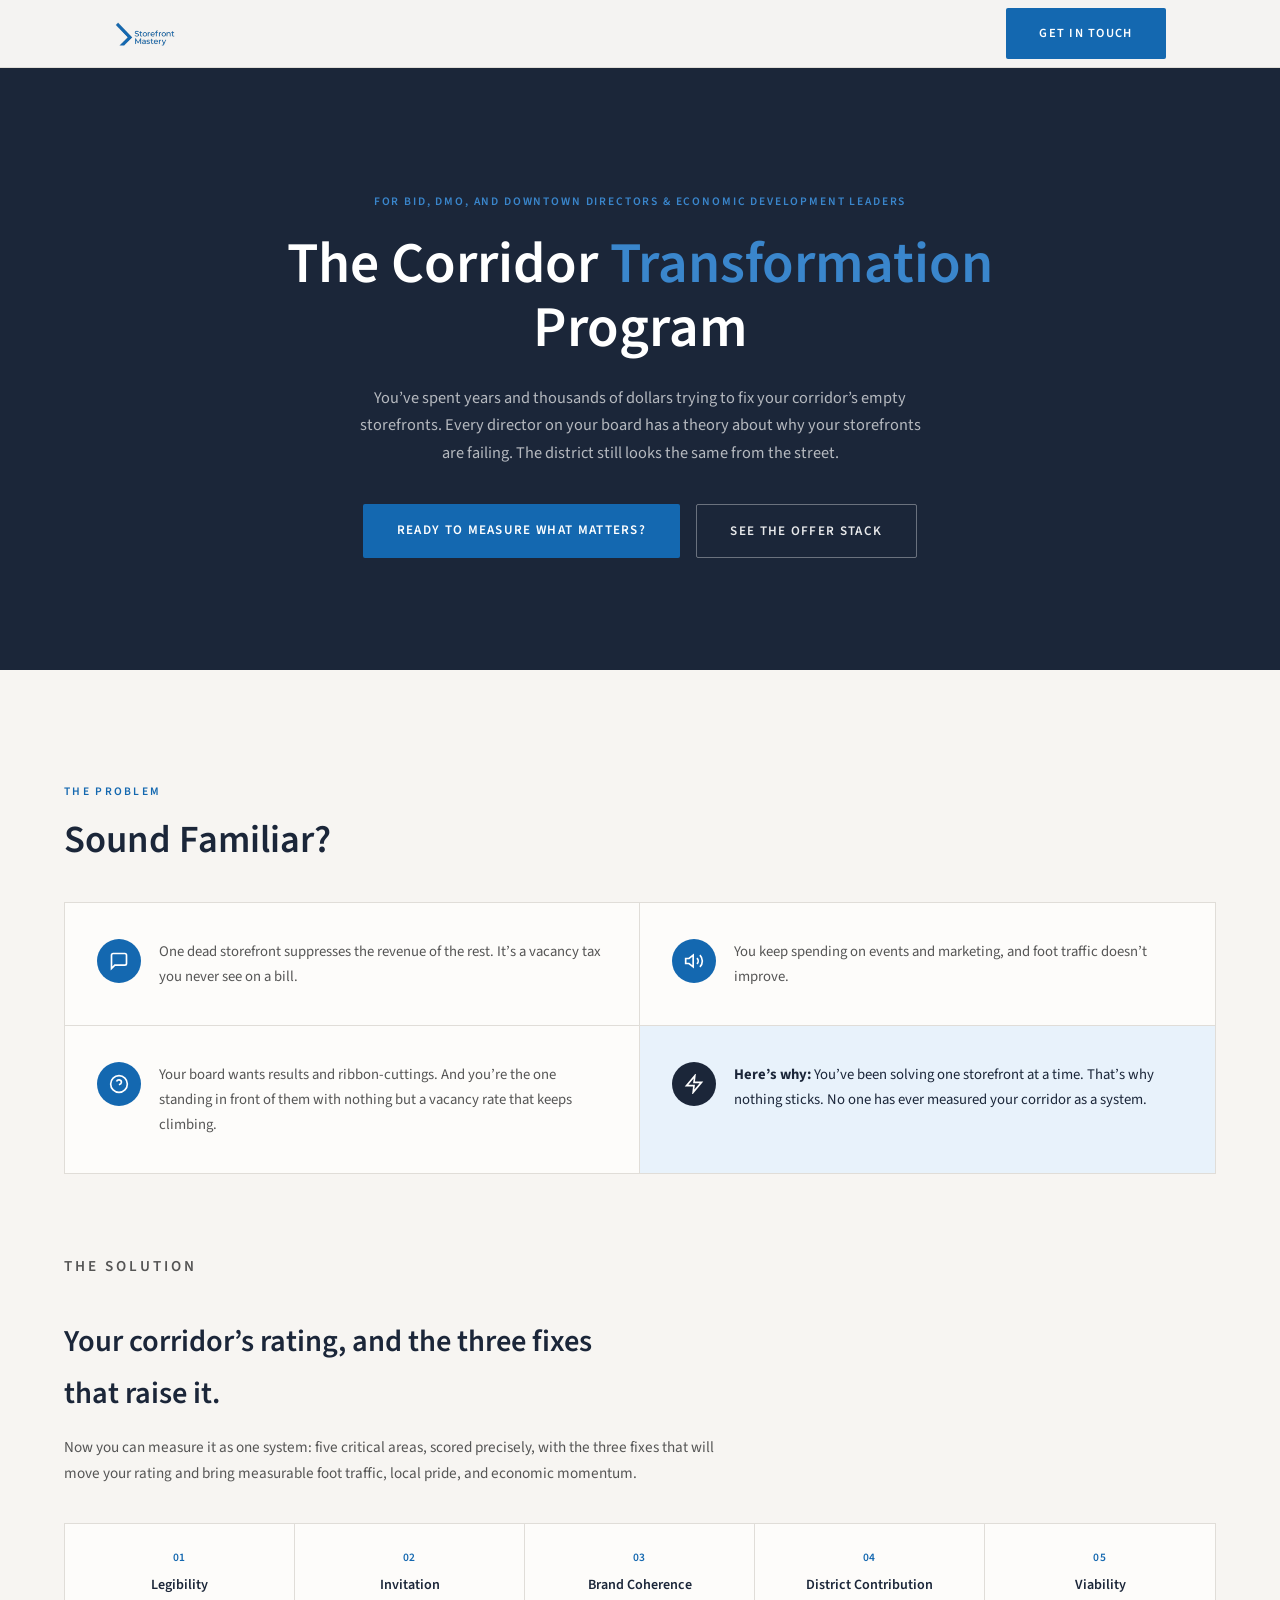
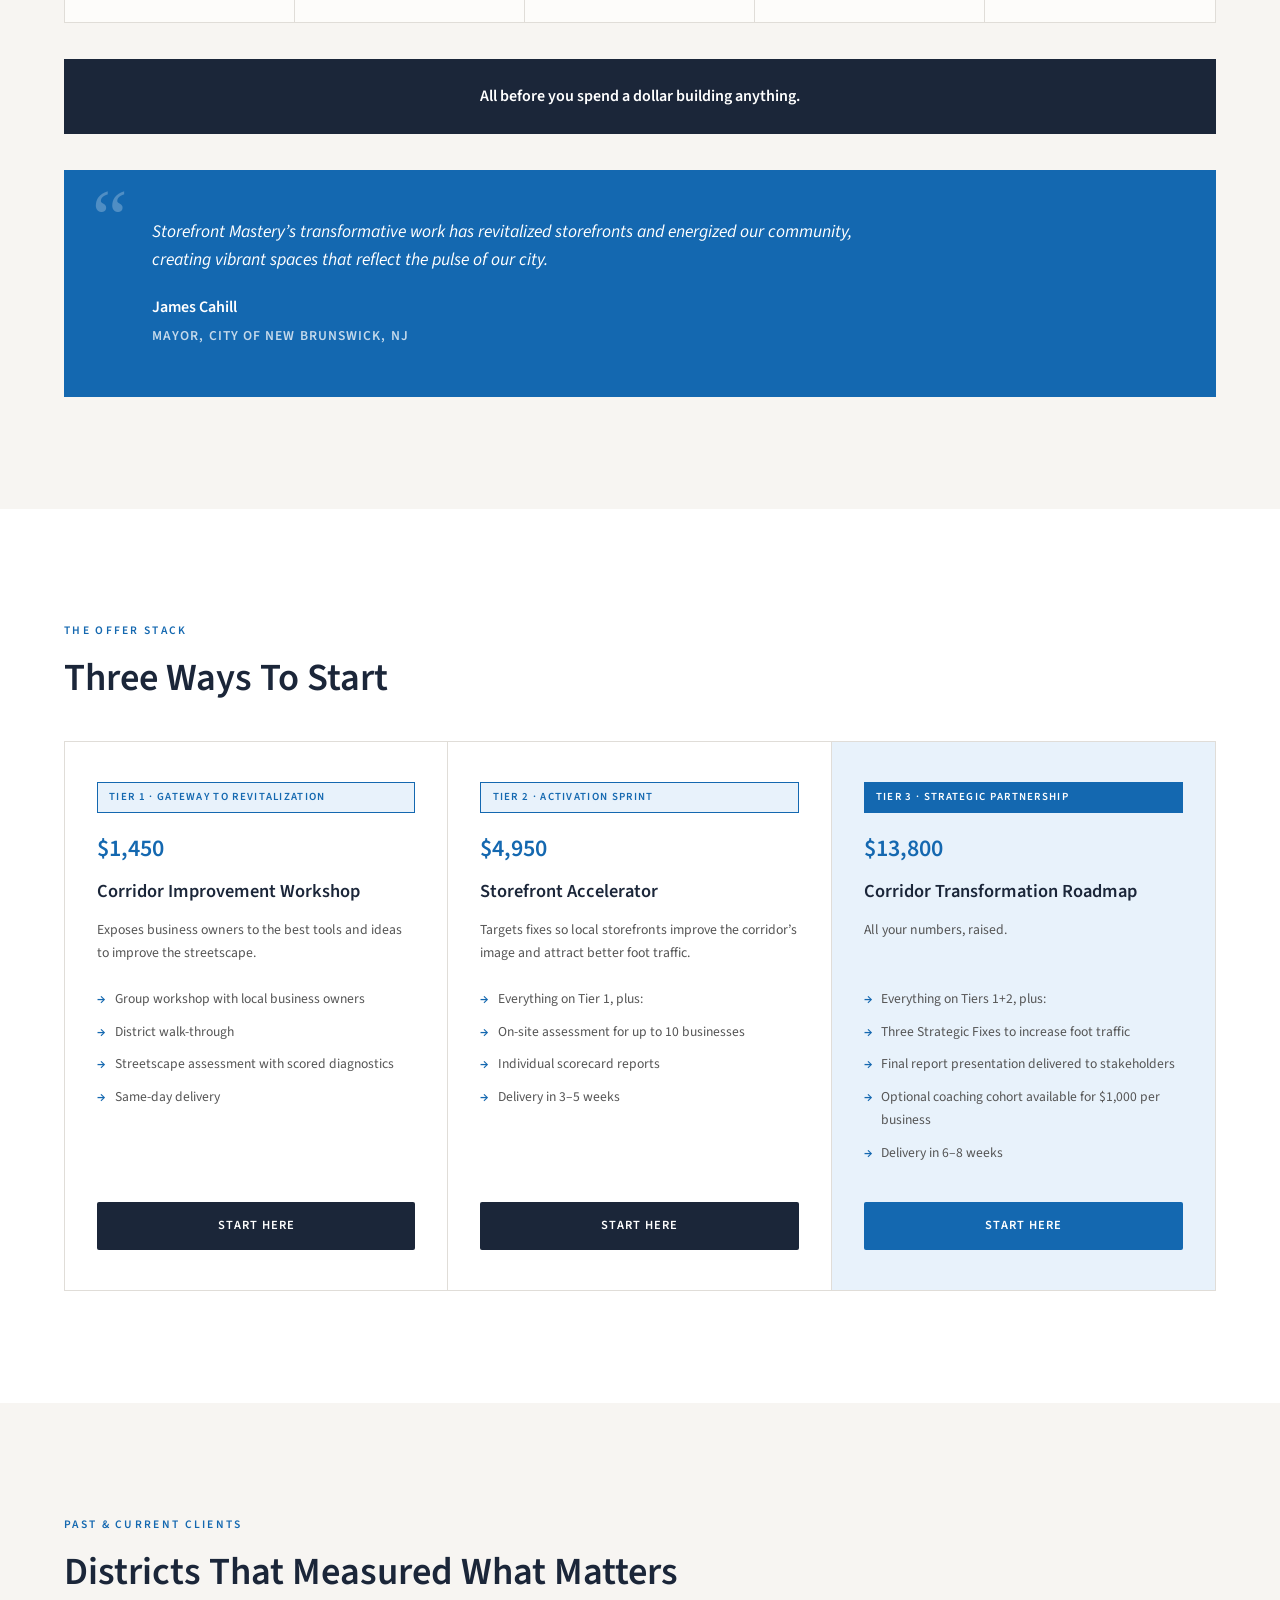
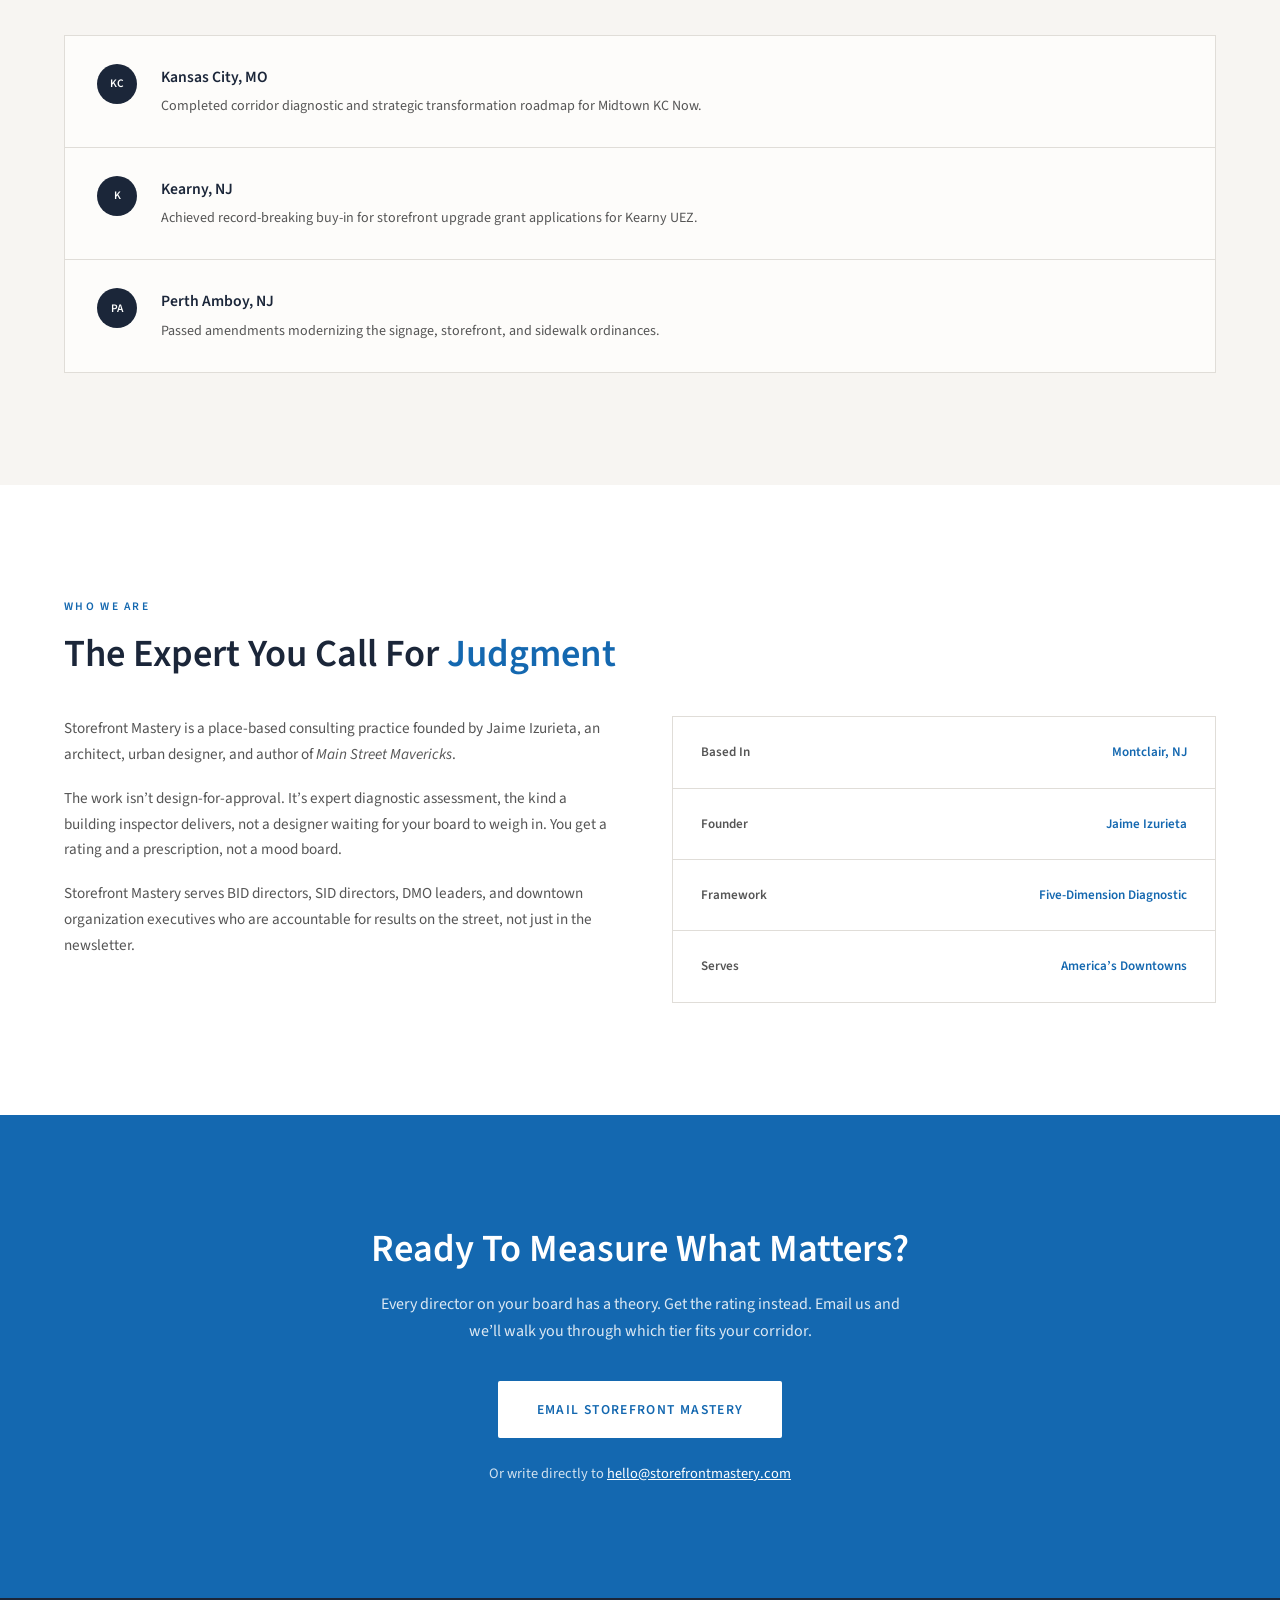
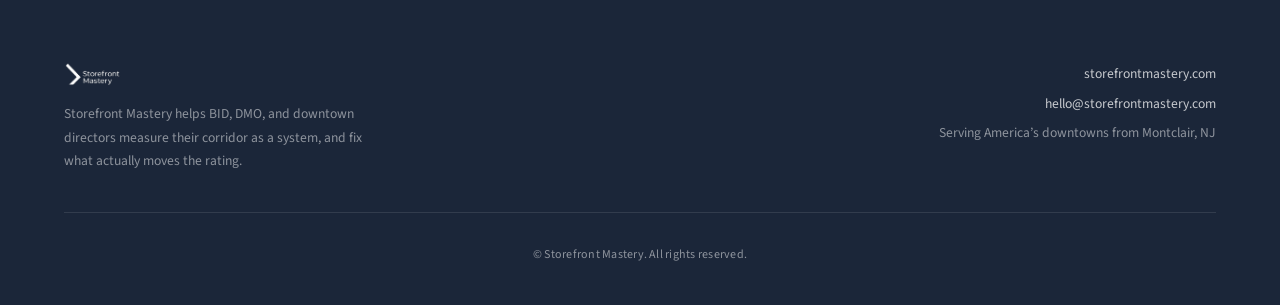
==== Corridor-Transformation-Landing-Page.html @ a8be4988 "Corridor Transformation Landing Page" ====
<!DOCTYPE html>
<html lang="en">
<head>
<meta charset="UTF-8">
<meta name="viewport" content="width=device-width, initial-scale=1.0">
<title>The Corridor Transformation Program | Storefront Mastery</title>
<link rel="preconnect" href="https://fonts.googleapis.com">
<link rel="preconnect" href="https://fonts.gstatic.com" crossorigin>
<link href="https://fonts.googleapis.com/css2?family=Source+Sans+Pro:wght@400;600;700&display=swap" rel="stylesheet">
<style>
*, *::before, *::after { box-sizing: border-box; margin: 0; padding: 0; }
:root {
  --blue: #1468B0;
  --blue-dark: #0d4f8a;
  --blue-mid: #3a86cc;
  --blue-light: #e8f2fb;
  --off-white: #f7f5f2;
  --warm-white: #fdfcfa;
  --charcoal: #1b2639;
  --gray: #555555;
  --light-gray: #e0ddd8;
  --font: 'Source Sans Pro', sans-serif;
}
html { scroll-behavior: smooth; }
body {
  font-family: var(--font);
  font-weight: 400;
  color: var(--charcoal);
  background: var(--warm-white);
  line-height: 1.7;
  -webkit-font-smoothing: antialiased;
}
h1, h2, h3, h4 { font-weight: 600; }
a { text-decoration: none; color: inherit; }
img { display: block; max-width: 100%; }
ul { list-style: none; }

.section-label {
  font-size: 0.72rem;
  font-weight: 600;
  color: var(--blue);
  text-transform: uppercase;
  letter-spacing: 0.2em;
  margin-bottom: 1rem;
}
.section-label.on-dark { color: var(--blue-mid); }
.section-title {
  font-size: clamp(1.8rem, 3vw, 2.8rem);
  font-weight: 600;
  line-height: 1.15;
  margin-bottom: 1.25rem;
}
.section-title em { color: var(--blue); font-style: normal; }
.section-title.on-dark { color: #fff; }

section { padding: 7rem 4rem; }
.section-inner { max-width: 1180px; margin: 0 auto; }

.btn-primary {
  background: var(--blue); color: #fff;
  padding: 0.95rem 2.1rem; border-radius: 2px;
  font-size: 0.82rem; font-weight: 600;
  text-transform: uppercase; letter-spacing: 0.1em;
  display: inline-block; border: none; cursor: pointer;
  transition: background 0.2s;
}
.btn-primary:hover { background: var(--blue-mid); }

.btn-outline {
  border: 1.5px solid rgba(255,255,255,0.35);
  color: rgba(255,255,255,0.9);
  padding: 0.95rem 2.1rem; border-radius: 2px;
  font-size: 0.82rem; font-weight: 600;
  text-transform: uppercase; letter-spacing: 0.1em;
  display: inline-block;
  transition: border-color 0.2s, background 0.2s;
}
.btn-outline:hover { border-color: #fff; background: rgba(255,255,255,0.08); }

.btn-dark {
  background: var(--charcoal); color: #fff;
  padding: 0.85rem 1.8rem; border-radius: 2px;
  font-size: 0.78rem; font-weight: 600;
  text-transform: uppercase; letter-spacing: 0.08em;
  display: inline-block; width: 100%; text-align: center;
  transition: background 0.2s;
}
.btn-dark:hover { background: var(--blue); }
.btn-dark.featured { background: var(--blue); }
.btn-dark.featured:hover { background: var(--blue-dark); }

.btn-white {
  background: #fff; color: var(--blue);
  padding: 1.05rem 2.4rem; border-radius: 2px;
  font-size: 0.85rem; font-weight: 600;
  text-transform: uppercase; letter-spacing: 0.1em;
  display: inline-block;
  transition: background 0.2s, color 0.2s;
}
.btn-white:hover { background: var(--charcoal); color: #fff; }

.tag {
  font-size: 0.68rem; font-weight: 600;
  background: var(--blue-light); color: var(--blue);
  text-transform: uppercase; letter-spacing: 0.12em;
  padding: 0.35rem 0.7rem;
  display: inline-block;
  border: 1px solid var(--blue);
}
.tag.featured { background: var(--blue); color: #fff; border-color: var(--blue); }

/* ---------- NAV ---------- */
nav {
  position: fixed; top: 0; left: 0; right: 0; z-index: 100;
  background: rgba(253,252,250,0.96);
  backdrop-filter: blur(8px);
  border-bottom: 1px solid var(--light-gray);
  height: 68px;
  display: flex; align-items: center;
}
.nav-inner {
  width: 100%; max-width: 1180px; margin: 0 auto;
  padding: 0 4rem;
  display: flex; align-items: center; justify-content: space-between;
}
.nav-logo img { height: 26px; width: auto; }
.nav-cta { font-size: 0.78rem; }

/* ---------- HERO ---------- */
.hero {
  background: var(--charcoal);
  padding: 12rem 4rem 7rem;
  position: relative;
  overflow: hidden;
}
.hero-grid {
  max-width: 780px; margin: 0 auto;
  text-align: center;
  position: relative; z-index: 2;
}
.hero-eyebrow {
  font-size: 0.72rem; font-weight: 600; color: var(--blue-mid);
  text-transform: uppercase; letter-spacing: 0.16em;
  margin-bottom: 1.25rem;
}
.hero h1 {
  font-size: clamp(2.2rem, 4.6vw, 3.6rem);
  font-weight: 600; line-height: 1.12; color: #fff;
  margin-bottom: 1.5rem;
}
.hero h1 em { color: var(--blue-mid); font-style: normal; }
.hero p.lede {
  font-size: 1.02rem; color: rgba(255,255,255,0.68);
  max-width: 36rem; margin: 0 auto 2.25rem;
}
.hero-actions { display: flex; gap: 1rem; flex-wrap: wrap; justify-content: center; }

/* ---------- PROBLEM ---------- */
.problem { background: var(--off-white); }
.problem-grid {
  display: grid; grid-template-columns: 1fr 1fr; gap: 0;
  border: 1px solid var(--light-gray); margin-top: 2.5rem;
}
.problem-cell {
  padding: 2.25rem 2rem;
  border-right: 1px solid var(--light-gray);
  border-bottom: 1px solid var(--light-gray);
  display: flex; gap: 1.1rem; background: var(--warm-white);
}
.problem-cell:nth-child(2n) { border-right: none; }
.problem-cell:nth-child(3), .problem-cell:nth-child(4) { border-bottom: none; }
.problem-icon {
  flex: 0 0 44px; width: 44px; height: 44px; border-radius: 50%;
  background: var(--blue); display: flex; align-items: center; justify-content: center;
}
.problem-icon svg { width: 20px; height: 20px; fill: none; stroke: #fff; stroke-width: 2; }
.problem-cell p { font-size: 0.92rem; color: var(--gray); }
.problem-cell.callout { background: var(--blue-light); }
.problem-cell.callout p { color: var(--charcoal); }
.problem-cell.callout .problem-icon { background: var(--charcoal); }

.solution-block { margin-top: 5rem; }
.solution-block h3 {
  font-size: clamp(1.4rem, 2.4vw, 1.9rem); font-weight: 600; margin-bottom: 1rem; max-width: 34rem;
}
.solution-block > p { color: var(--gray); max-width: 42rem; margin-bottom: 2.25rem; font-size: 0.95rem; }

.dims-grid {
  display: grid; grid-template-columns: repeat(5, 1fr); gap: 0;
  border: 1px solid var(--light-gray); margin-bottom: 2.25rem;
}
.dims-grid .dim-cell {
  padding: 1.5rem 1rem; text-align: center;
  border-right: 1px solid var(--light-gray);
  background: var(--warm-white);
}
.dims-grid .dim-cell:last-child { border-right: none; }
.dims-grid .dim-cell .dim-num {
  font-size: 0.72rem; font-weight: 600; color: var(--blue);
  display: block; margin-bottom: 0.4rem; letter-spacing: 0.05em;
}
.dims-grid .dim-cell .dim-label { font-size: 0.88rem; font-weight: 600; }

.callout-bar {
  background: var(--charcoal); color: #fff;
  padding: 1.5rem 2rem; text-align: center;
  font-size: 1rem; font-weight: 600; margin-bottom: 2.25rem;
}

.testimonial {
  background: var(--blue); color: #fff;
  padding: 3rem 3rem; position: relative;
}
.testimonial::before {
  content: '\201C'; font-size: 5rem; color: rgba(255,255,255,0.25);
  position: absolute; top: 0.5rem; left: 1.75rem; line-height: 1; font-family: Georgia, serif;
}
.testimonial blockquote {
  font-style: italic; font-size: 1.1rem; max-width: 44rem;
  margin-left: 2.5rem; margin-bottom: 1.25rem; line-height: 1.6;
}
.testimonial .attribution { margin-left: 2.5rem; }
.testimonial .attribution .name { font-weight: 600; display: block; }
.testimonial .attribution .role { font-weight: 600; color: rgba(255,255,255,0.75); font-size: 0.85rem; text-transform: uppercase; letter-spacing: 0.08em; }

/* ---------- SERVICES ---------- */
.services { background: #fff; }
.tier-grid {
  display: grid; grid-template-columns: repeat(3, 1fr); gap: 0;
  border: 1px solid var(--light-gray); margin-top: 2.5rem;
}
.tier-cell {
  padding: 2.5rem 2rem;
  border-right: 1px solid var(--light-gray);
  display: flex; flex-direction: column;
}
.tier-cell:last-child { border-right: none; }
.tier-cell.featured { background: var(--blue-light); position: relative; }
.tier-cell .tier-price { font-size: 1.5rem; font-weight: 600; color: var(--blue); margin: 1rem 0 0.35rem; }
.tier-cell h3 { font-size: 1.15rem; font-weight: 600; margin-bottom: 0.75rem; }
.tier-cell .tier-desc { font-size: 0.86rem; color: var(--gray); margin-bottom: 1.25rem; min-height: 3rem; }
.tier-cell ul { margin-bottom: 1.75rem; flex-grow: 1; }
.tier-cell li {
  font-size: 0.85rem; color: var(--gray);
  padding-left: 1.1rem; position: relative; margin-bottom: 0.6rem;
}
.tier-cell li::before {
  content: '\2192'; position: absolute; left: 0; color: var(--blue); font-weight: 600;
}
.tier-cell.featured li::before { color: var(--blue); }

/* ---------- PROOF ---------- */
.proof { background: var(--off-white); }
.proof-list { border: 1px solid var(--light-gray); margin-top: 2.5rem; background: var(--warm-white); }
.proof-row {
  display: flex; align-items: flex-start; gap: 1.5rem;
  padding: 1.75rem 2rem; border-bottom: 1px solid var(--light-gray);
}
.proof-row:last-child { border-bottom: none; }
.proof-badge {
  flex: 0 0 40px; width: 40px; height: 40px; border-radius: 50%;
  background: var(--charcoal); color: #fff; font-size: 0.72rem; font-weight: 600;
  display: flex; align-items: center; justify-content: center;
}
.proof-row h4 { font-size: 0.98rem; font-weight: 600; margin-bottom: 0.3rem; }
.proof-row p { font-size: 0.88rem; color: var(--gray); }

/* ---------- ABOUT ---------- */
.about { background: #fff; }
.about-grid { display: grid; grid-template-columns: 1fr 1fr; gap: 4rem; margin-top: 2.5rem; align-items: start; }
.about-grid p { color: var(--gray); font-size: 0.95rem; margin-bottom: 1.1rem; }
.about-stats { border: 1px solid var(--light-gray); }
.about-stats .stat-row {
  padding: 1.5rem 1.75rem; border-bottom: 1px solid var(--light-gray);
  display: flex; justify-content: space-between; align-items: baseline;
}
.about-stats .stat-row:last-child { border-bottom: none; }
.about-stats .stat-row .stat-k { font-size: 0.82rem; color: var(--gray); font-weight: 600; }
.about-stats .stat-row .stat-v { font-size: 0.82rem; color: var(--blue); font-weight: 600; text-align: right; }

/* ---------- CTA ---------- */
.cta { background: var(--blue); text-align: center; }
.cta .section-title { color: #fff; }
.cta p { color: rgba(255,255,255,0.85); max-width: 34rem; margin: 0 auto 2.25rem; font-size: 1rem; }
.cta .email-line { margin-top: 1.5rem; font-size: 0.9rem; color: rgba(255,255,255,0.8); }
.cta .email-line a { text-decoration: underline; color: #fff; }

/* ---------- FOOTER ---------- */
footer { background: var(--charcoal); color: rgba(255,255,255,0.5); padding: 4rem 4rem 2.5rem; }
.footer-inner { max-width: 1180px; margin: 0 auto; }
.footer-top {
  display: flex; justify-content: space-between; align-items: flex-start;
  flex-wrap: wrap; gap: 2rem; padding-bottom: 2.5rem;
  border-bottom: 1px solid rgba(255,255,255,0.1); margin-bottom: 2rem;
}
.footer-logo img { height: 24px; margin-bottom: 1rem; }
.footer-top p { font-size: 0.85rem; max-width: 20rem; }
.footer-contact { font-size: 0.85rem; text-align: right; }
.footer-contact a { color: rgba(255,255,255,0.75); }
.footer-contact a:hover { color: #fff; }
.footer-contact div { margin-bottom: 0.4rem; }
.footer-bottom { font-size: 0.75rem; text-align: center; letter-spacing: 0.02em; }

/* ---------- RESPONSIVE ---------- */
@media (max-width: 900px) {
  section { padding: 4rem 1.5rem; }
  .nav-inner { padding: 0 1.5rem; }
  .hero { padding: 8rem 1.5rem 4rem; }
  .problem-grid { grid-template-columns: 1fr; }
  .problem-cell { border-right: none !important; }
  .problem-cell:nth-child(3), .problem-cell:nth-child(4) { border-bottom: 1px solid var(--light-gray); }
  .problem-cell:last-child { border-bottom: none !important; }
  .dims-grid { grid-template-columns: repeat(2, 1fr); }
  .dims-grid .dim-cell:nth-child(2n) { border-right: none; }
  .dims-grid .dim-cell { border-bottom: 1px solid var(--light-gray); }
  .tier-grid { grid-template-columns: 1fr; }
  .tier-cell { border-right: none !important; border-bottom: 1px solid var(--light-gray); }
  .tier-cell:last-child { border-bottom: none; }
  .about-grid { grid-template-columns: 1fr; gap: 2rem; }
  .footer-top { flex-direction: column; }
  .footer-contact { text-align: left; }
  .testimonial blockquote, .testimonial .attribution { margin-left: 0.5rem; }
}
</style>
</head>
<body>

<nav>
  <div class="nav-inner">
    <a class="nav-logo" href="#top"><img src="[data-uri]" alt="Storefront Mastery"></a>
    <a class="btn-primary nav-cta" href="mailto:hello@storefrontmastery.com?subject=Corridor%20Transformation%20Program">Get In Touch</a>
  </div>
</nav>

<div id="top"></div>

<!-- HERO -->
<section class="hero">
  <div class="hero-grid">
    <p class="hero-eyebrow">For BID, DMO, and Downtown Directors &amp; Economic Development Leaders</p>
    <h1>The Corridor <em>Transformation</em> Program</h1>
    <p class="lede">You&rsquo;ve spent years and thousands of dollars trying to fix your corridor&rsquo;s empty storefronts. Every director on your board has a theory about why your storefronts are failing. The district still looks the same from the street.</p>
    <div class="hero-actions">
      <a class="btn-primary" href="mailto:hello@storefrontmastery.com?subject=Corridor%20Transformation%20Program">Ready To Measure What Matters?</a>
      <a class="btn-outline" href="#offer">See The Offer Stack</a>
    </div>
  </div>
</section>

<!-- PROBLEM / SOLUTION -->
<section class="problem" id="problem">
  <div class="section-inner">
    <p class="section-label">The Problem</p>
    <h2 class="section-title">Sound Familiar?</h2>

    <div class="problem-grid">
      <div class="problem-cell">
        <div class="problem-icon"><svg viewBox="0 0 24 24"><path d="M21 15a2 2 0 0 1-2 2H7l-4 4V5a2 2 0 0 1 2-2h14a2 2 0 0 1 2 2z"/></svg></div>
        <p>One dead storefront suppresses the revenue of the rest. It&rsquo;s a vacancy tax you never see on a bill.</p>
      </div>
      <div class="problem-cell">
        <div class="problem-icon"><svg viewBox="0 0 24 24"><path d="M11 5L6 9H2v6h4l5 4V5z"/><path d="M15.54 8.46a5 5 0 0 1 0 7.07"/><path d="M19.07 4.93a10 10 0 0 1 0 14.14"/></svg></div>
        <p>You keep spending on events and marketing, and foot traffic doesn&rsquo;t improve.</p>
      </div>
      <div class="problem-cell">
        <div class="problem-icon"><svg viewBox="0 0 24 24"><path d="M9.09 9a3 3 0 0 1 5.83 1c0 2-3 3-3 3"/><line x1="12" y1="17" x2="12.01" y2="17"/><circle cx="12" cy="12" r="10"/></svg></div>
        <p>Your board wants results and ribbon-cuttings. And you&rsquo;re the one standing in front of them with nothing but a vacancy rate that keeps climbing.</p>
      </div>
      <div class="problem-cell callout">
        <div class="problem-icon"><svg viewBox="0 0 24 24"><path d="M13 2L3 14h9l-1 8 10-12h-9l1-8z"/></svg></div>
        <p><strong>Here&rsquo;s why:</strong> You&rsquo;ve been solving one storefront at a time. That&rsquo;s why nothing sticks. No one has ever measured your corridor as a system.</p>
      </div>
    </div>

    <div class="solution-block">
      <p class="section-label">The Solution</p>
      <h3>Your corridor&rsquo;s rating, and the three fixes that raise it.</h3>
      <p>Now you can measure it as one system: five critical areas, scored precisely, with the three fixes that will move your rating and bring measurable foot traffic, local pride, and economic momentum.</p>

      <div class="dims-grid">
        <div class="dim-cell"><span class="dim-num">01</span><div class="dim-label">Legibility</div></div>
        <div class="dim-cell"><span class="dim-num">02</span><div class="dim-label">Invitation</div></div>
        <div class="dim-cell"><span class="dim-num">03</span><div class="dim-label">Brand Coherence</div></div>
        <div class="dim-cell"><span class="dim-num">04</span><div class="dim-label">District Contribution</div></div>
        <div class="dim-cell"><span class="dim-num">05</span><div class="dim-label">Viability</div></div>
      </div>

      <div class="callout-bar">All before you spend a dollar building anything.</div>

      <div class="testimonial">
        <blockquote>Storefront Mastery&rsquo;s transformative work has revitalized storefronts and energized our community, creating vibrant spaces that reflect the pulse of our city.</blockquote>
        <div class="attribution">
          <span class="name">James Cahill</span>
          <span class="role">Mayor, City of New Brunswick, NJ</span>
        </div>
      </div>
    </div>
  </div>
</section>

<!-- SERVICES -->
<section class="services" id="offer">
  <div class="section-inner">
    <p class="section-label">The Offer Stack</p>
    <h2 class="section-title">Three Ways To Start</h2>

    <div class="tier-grid">
      <div class="tier-cell">
        <span class="tag">Tier 1 &middot; Gateway to Revitalization</span>
        <p class="tier-price">$1,450</p>
        <h3>Corridor Improvement Workshop</h3>
        <p class="tier-desc">Exposes business owners to the best tools and ideas to improve the streetscape.</p>
        <ul>
          <li>Group workshop with local business owners</li>
          <li>District walk-through</li>
          <li>Streetscape assessment with scored diagnostics</li>
          <li>Same-day delivery</li>
        </ul>
        <a class="btn-dark" href="mailto:hello@storefrontmastery.com?subject=Corridor%20Improvement%20Workshop%20Inquiry">Start Here</a>
      </div>

      <div class="tier-cell">
        <span class="tag">Tier 2 &middot; Activation Sprint</span>
        <p class="tier-price">$4,950</p>
        <h3>Storefront Accelerator</h3>
        <p class="tier-desc">Targets fixes so local storefronts improve the corridor&rsquo;s image and attract better foot traffic.</p>
        <ul>
          <li>Everything on Tier 1, plus:</li>
          <li>On-site assessment for up to 10 businesses</li>
          <li>Individual scorecard reports</li>
          <li>Delivery in 3&ndash;5 weeks</li>
        </ul>
        <a class="btn-dark" href="mailto:hello@storefrontmastery.com?subject=Storefront%20Accelerator%20Inquiry">Start Here</a>
      </div>

      <div class="tier-cell featured">
        <span class="tag featured">Tier 3 &middot; Strategic Partnership</span>
        <p class="tier-price">$13,800</p>
        <h3>Corridor Transformation Roadmap</h3>
        <p class="tier-desc">All your numbers, raised.</p>
        <ul>
          <li>Everything on Tiers 1+2, plus:</li>
          <li>Three Strategic Fixes to increase foot traffic</li>
          <li>Final report presentation delivered to stakeholders</li>
          <li>Optional coaching cohort available for $1,000 per business</li>
          <li>Delivery in 6&ndash;8 weeks</li>
        </ul>
        <a class="btn-dark featured" href="mailto:hello@storefrontmastery.com?subject=Corridor%20Transformation%20Roadmap%20Inquiry">Start Here</a>
      </div>
    </div>
  </div>
</section>

<!-- PROOF -->
<section class="proof" id="proof">
  <div class="section-inner">
    <p class="section-label">Past &amp; Current Clients</p>
    <h2 class="section-title">Districts That Measured What Matters</h2>

    <div class="proof-list">
      <div class="proof-row">
        <div class="proof-badge">KC</div>
        <div>
          <h4>Kansas City, MO</h4>
          <p>Completed corridor diagnostic and strategic transformation roadmap for Midtown KC Now.</p>
        </div>
      </div>
      <div class="proof-row">
        <div class="proof-badge">K</div>
        <div>
          <h4>Kearny, NJ</h4>
          <p>Achieved record-breaking buy-in for storefront upgrade grant applications for Kearny UEZ.</p>
        </div>
      </div>
      <div class="proof-row">
        <div class="proof-badge">PA</div>
        <div>
          <h4>Perth Amboy, NJ</h4>
          <p>Passed amendments modernizing the signage, storefront, and sidewalk ordinances.</p>
        </div>
      </div>
    </div>
  </div>
</section>

<!-- ABOUT -->
<section class="about" id="about">
  <div class="section-inner">
    <p class="section-label">Who We Are</p>
    <h2 class="section-title">The Expert You Call For <em>Judgment</em></h2>

    <div class="about-grid">
      <div>
        <p>Storefront Mastery is a place-based consulting practice founded by Jaime Izurieta, an architect, urban designer, and author of <em style="font-style:italic;">Main Street Mavericks</em>.</p>
        <p>The work isn&rsquo;t design-for-approval. It&rsquo;s expert diagnostic assessment, the kind a building inspector delivers, not a designer waiting for your board to weigh in. You get a rating and a prescription, not a mood board.</p>
        <p>Storefront Mastery serves BID directors, SID directors, DMO leaders, and downtown organization executives who are accountable for results on the street, not just in the newsletter.</p>
      </div>
      <div class="about-stats">
        <div class="stat-row"><span class="stat-k">Based In</span><span class="stat-v">Montclair, NJ</span></div>
        <div class="stat-row"><span class="stat-k">Founder</span><span class="stat-v">Jaime Izurieta</span></div>
        <div class="stat-row"><span class="stat-k">Framework</span><span class="stat-v">Five-Dimension Diagnostic</span></div>
        <div class="stat-row"><span class="stat-k">Serves</span><span class="stat-v">America&rsquo;s Downtowns</span></div>
      </div>
    </div>
  </div>
</section>

<!-- CTA -->
<section class="cta" id="contact">
  <div class="section-inner">
    <h2 class="section-title">Ready To Measure What Matters?</h2>
    <p>Every director on your board has a theory. Get the rating instead. Email us and we&rsquo;ll walk you through which tier fits your corridor.</p>
    <a class="btn-white" href="mailto:hello@storefrontmastery.com?subject=Corridor%20Transformation%20Program">Email Storefront Mastery</a>
    <div class="email-line">Or write directly to <a href="mailto:hello@storefrontmastery.com">hello@storefrontmastery.com</a></div>
  </div>
</section>

<!-- FOOTER -->
<footer>
  <div class="footer-inner">
    <div class="footer-top">
      <div>
        <a class="footer-logo" href="#top"><img src="[data-uri]" alt="Storefront Mastery"></a>
        <p>Storefront Mastery helps BID, DMO, and downtown directors measure their corridor as a system, and fix what actually moves the rating.</p>
      </div>
      <div class="footer-contact">
        <div><a href="https://storefrontmastery.com">storefrontmastery.com</a></div>
        <div><a href="mailto:hello@storefrontmastery.com">hello@storefrontmastery.com</a></div>
        <div>Serving America&rsquo;s downtowns from Montclair, NJ</div>
      </div>
    </div>
    <div class="footer-bottom">&copy; Storefront Mastery. All rights reserved.</div>
  </div>
</footer>

</body>
</html>
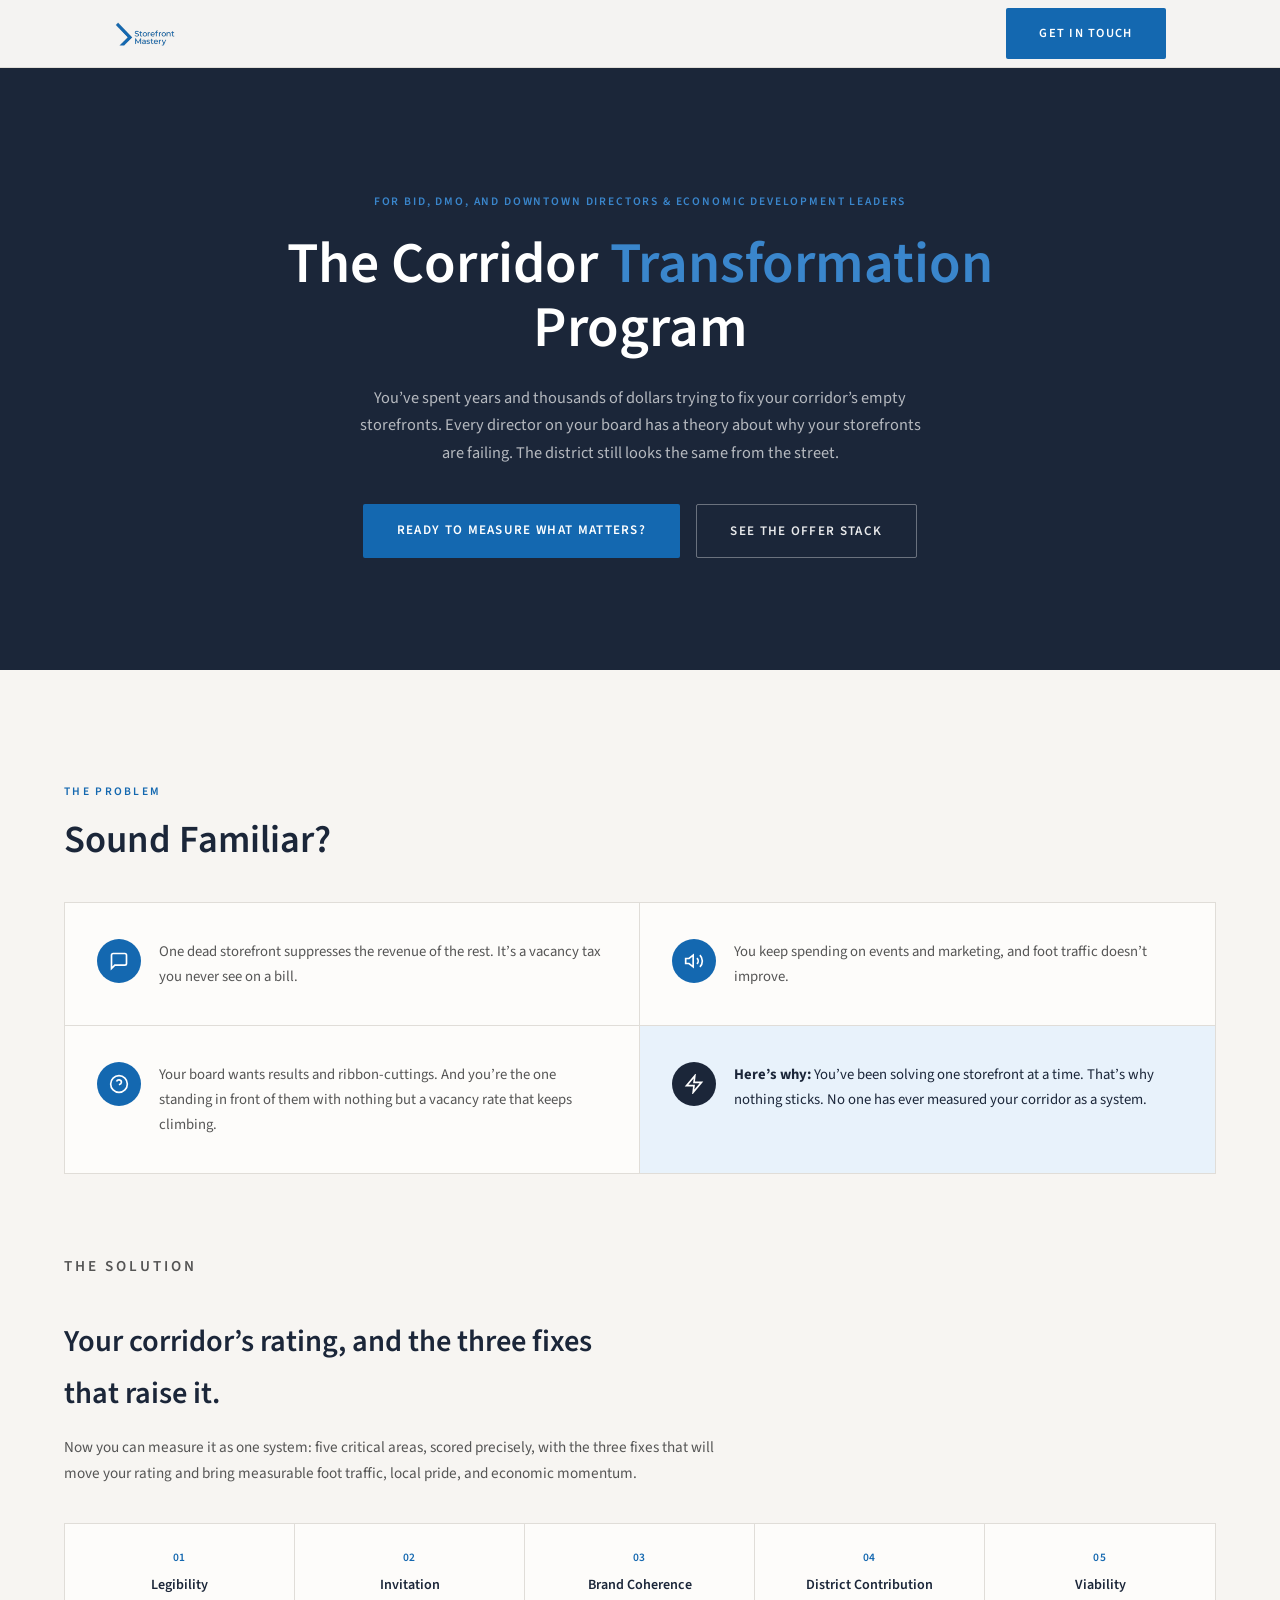
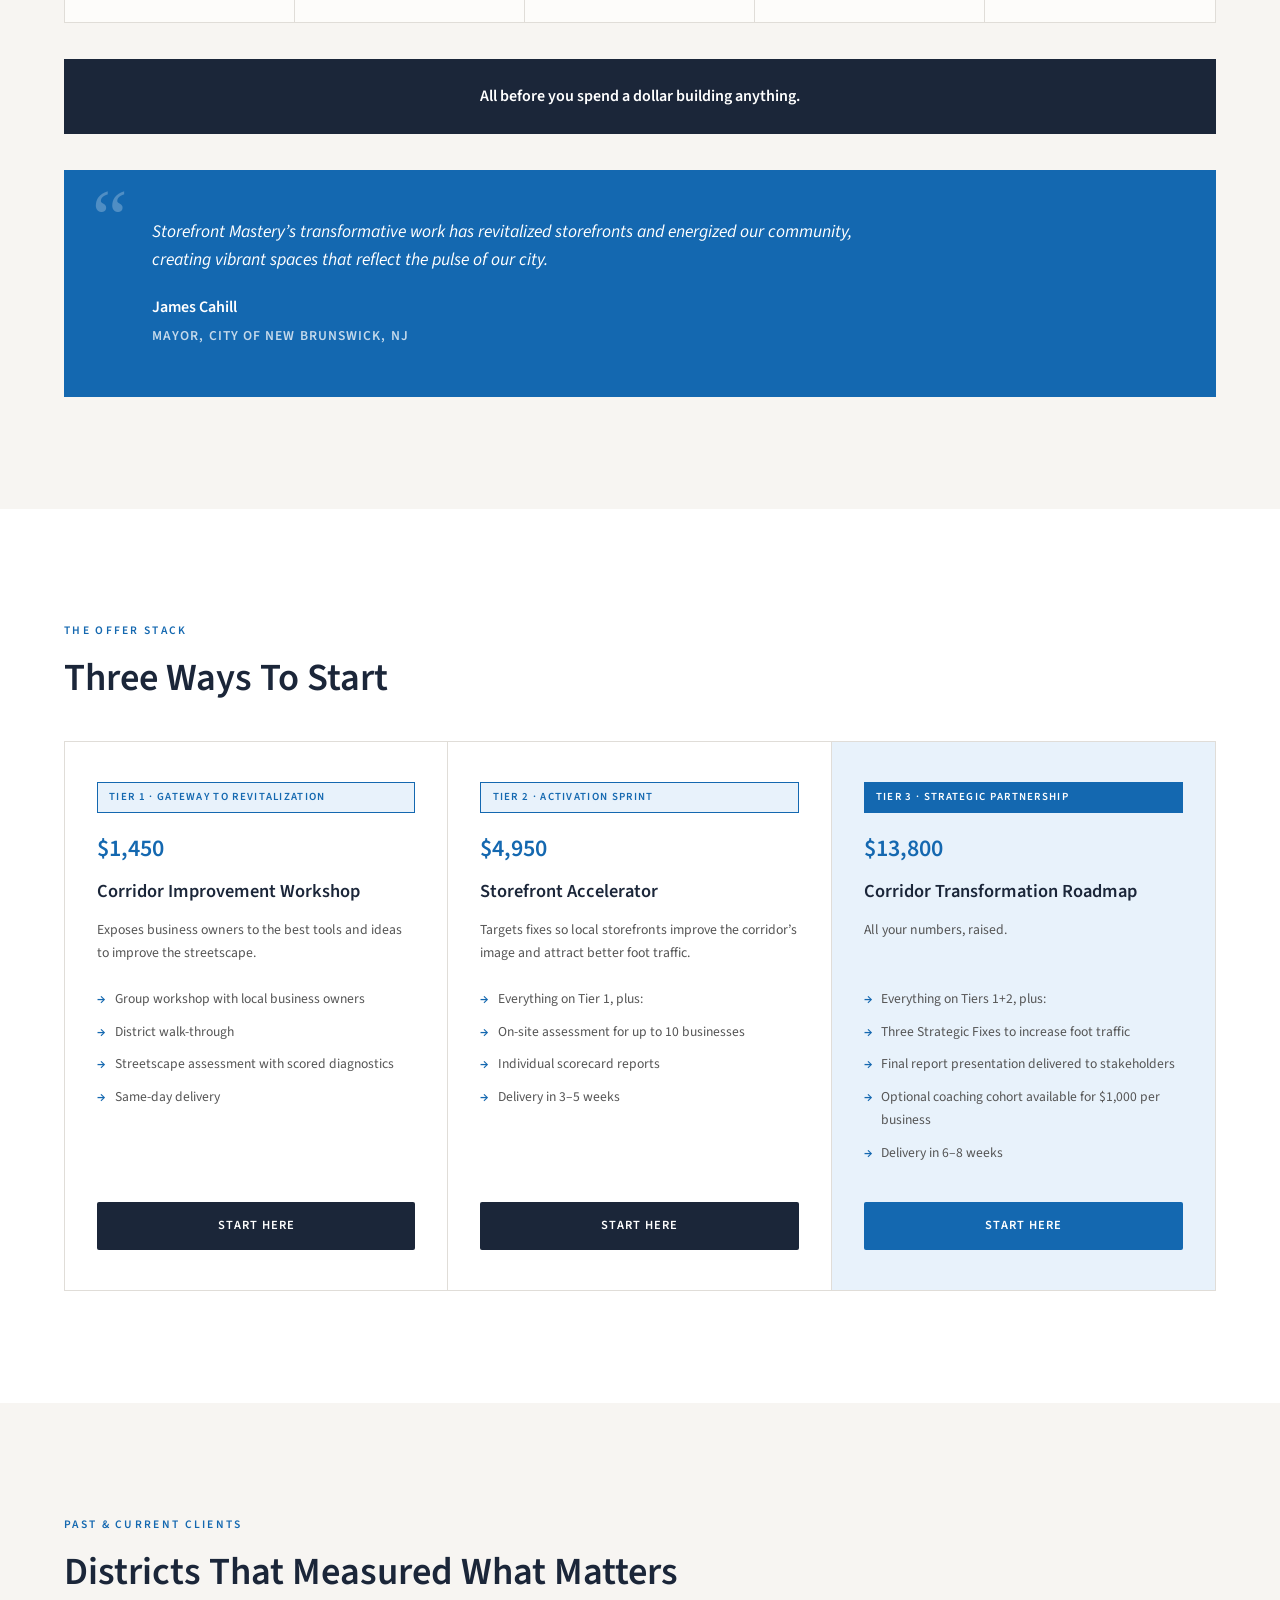
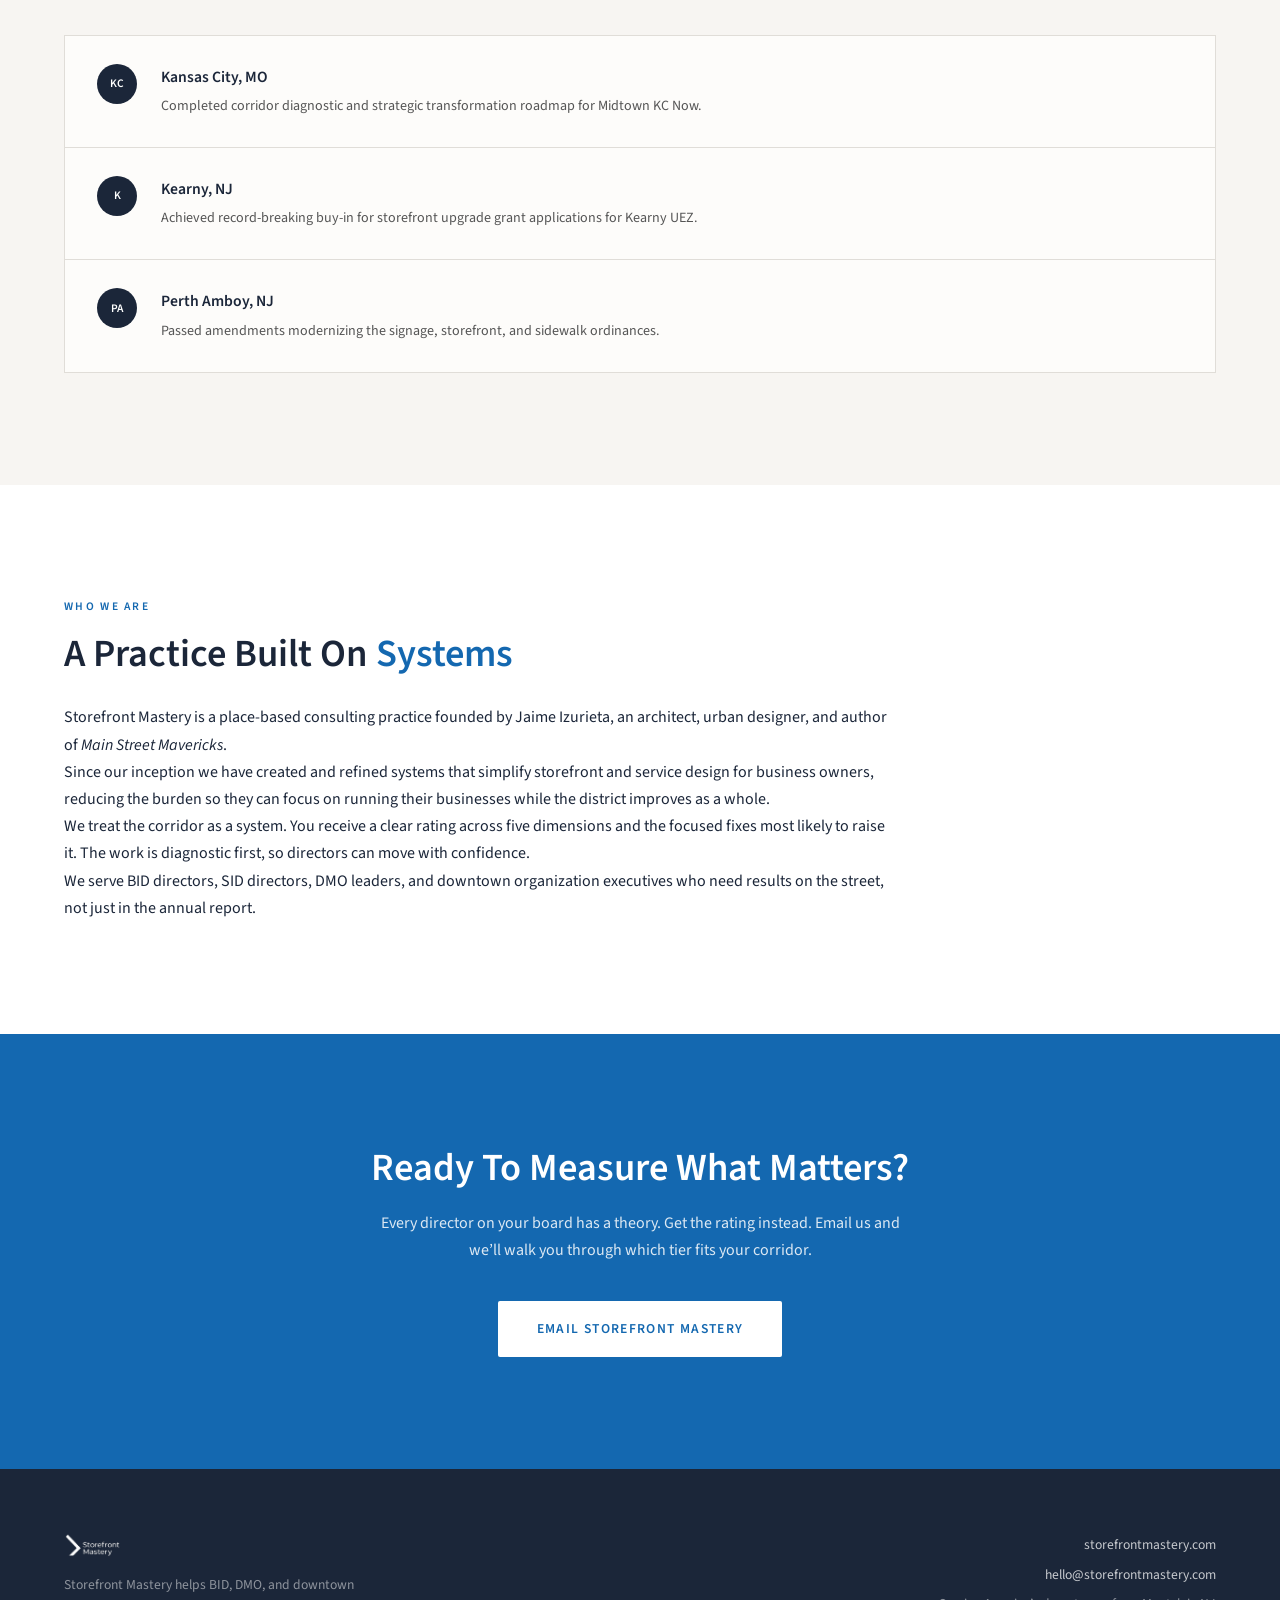
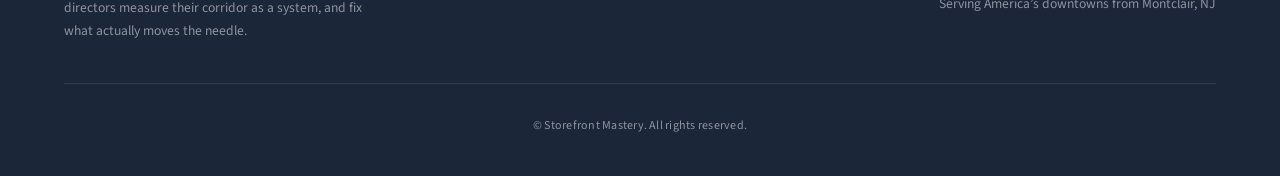
==== commit 64772c0c: "Update Corridor-Transformation-Landing-Page.html" ====
--- a/Corridor-Transformation-Landing-Page.html
+++ b/Corridor-Transformation-Landing-Page.html
@@ -108,6 +108,10 @@
   border: 1px solid var(--blue);
 }
 .tag.featured { background: var(--blue); color: #fff; border-color: var(--blue); }
+.about-text {
+  max-width: 52rem;   /* increase this number for longer lines */
+  margin-top: 1.75rem;
+}
 
 /* ---------- NAV ---------- */
 nav {
@@ -267,16 +271,6 @@
 
 /* ---------- ABOUT ---------- */
 .about { background: #fff; }
-.about-grid { display: grid; grid-template-columns: 1fr 1fr; gap: 4rem; margin-top: 2.5rem; align-items: start; }
-.about-grid p { color: var(--gray); font-size: 0.95rem; margin-bottom: 1.1rem; }
-.about-stats { border: 1px solid var(--light-gray); }
-.about-stats .stat-row {
-  padding: 1.5rem 1.75rem; border-bottom: 1px solid var(--light-gray);
-  display: flex; justify-content: space-between; align-items: baseline;
-}
-.about-stats .stat-row:last-child { border-bottom: none; }
-.about-stats .stat-row .stat-k { font-size: 0.82rem; color: var(--gray); font-weight: 600; }
-.about-stats .stat-row .stat-v { font-size: 0.82rem; color: var(--blue); font-weight: 600; text-align: right; }
 
 /* ---------- CTA ---------- */
 .cta { background: var(--blue); text-align: center; }
@@ -487,19 +481,14 @@
 <section class="about" id="about">
   <div class="section-inner">
     <p class="section-label">Who We Are</p>
-    <h2 class="section-title">The Expert You Call For <em>Judgment</em></h2>
-
-    <div class="about-grid">
+    <h2 class="section-title">A Practice Built On <em>Systems</em></h2>
+
+    <div class="about-text">
       <div>
         <p>Storefront Mastery is a place-based consulting practice founded by Jaime Izurieta, an architect, urban designer, and author of <em style="font-style:italic;">Main Street Mavericks</em>.</p>
-        <p>The work isn&rsquo;t design-for-approval. It&rsquo;s expert diagnostic assessment, the kind a building inspector delivers, not a designer waiting for your board to weigh in. You get a rating and a prescription, not a mood board.</p>
-        <p>Storefront Mastery serves BID directors, SID directors, DMO leaders, and downtown organization executives who are accountable for results on the street, not just in the newsletter.</p>
-      </div>
-      <div class="about-stats">
-        <div class="stat-row"><span class="stat-k">Based In</span><span class="stat-v">Montclair, NJ</span></div>
-        <div class="stat-row"><span class="stat-k">Founder</span><span class="stat-v">Jaime Izurieta</span></div>
-        <div class="stat-row"><span class="stat-k">Framework</span><span class="stat-v">Five-Dimension Diagnostic</span></div>
-        <div class="stat-row"><span class="stat-k">Serves</span><span class="stat-v">America&rsquo;s Downtowns</span></div>
+        <p>Since our inception we have created and refined systems that simplify storefront and service design for business owners, reducing the burden so they can focus on running their businesses while the district improves as a whole.<p>
+        <p>We treat the corridor as a system. You receive a clear rating across five dimensions and the focused fixes most likely to raise it. The work is diagnostic first, so directors can move with confidence.<p>
+        <p>We serve BID directors, SID directors, DMO leaders, and downtown organization executives who need results on the street, not just in the annual report.<p>
       </div>
     </div>
   </div>
@@ -511,7 +500,6 @@
     <h2 class="section-title">Ready To Measure What Matters?</h2>
     <p>Every director on your board has a theory. Get the rating instead. Email us and we&rsquo;ll walk you through which tier fits your corridor.</p>
     <a class="btn-white" href="mailto:hello@storefrontmastery.com?subject=Corridor%20Transformation%20Program">Email Storefront Mastery</a>
-    <div class="email-line">Or write directly to <a href="mailto:hello@storefrontmastery.com">hello@storefrontmastery.com</a></div>
   </div>
 </section>
 
@@ -521,7 +509,7 @@
     <div class="footer-top">
       <div>
         <a class="footer-logo" href="#top"><img src="[data-uri]" alt="Storefront Mastery"></a>
-        <p>Storefront Mastery helps BID, DMO, and downtown directors measure their corridor as a system, and fix what actually moves the rating.</p>
+        <p>Storefront Mastery helps BID, DMO, and downtown directors measure their corridor as a system, and fix what actually moves the needle.</p>
       </div>
       <div class="footer-contact">
         <div><a href="https://storefrontmastery.com">storefrontmastery.com</a></div>
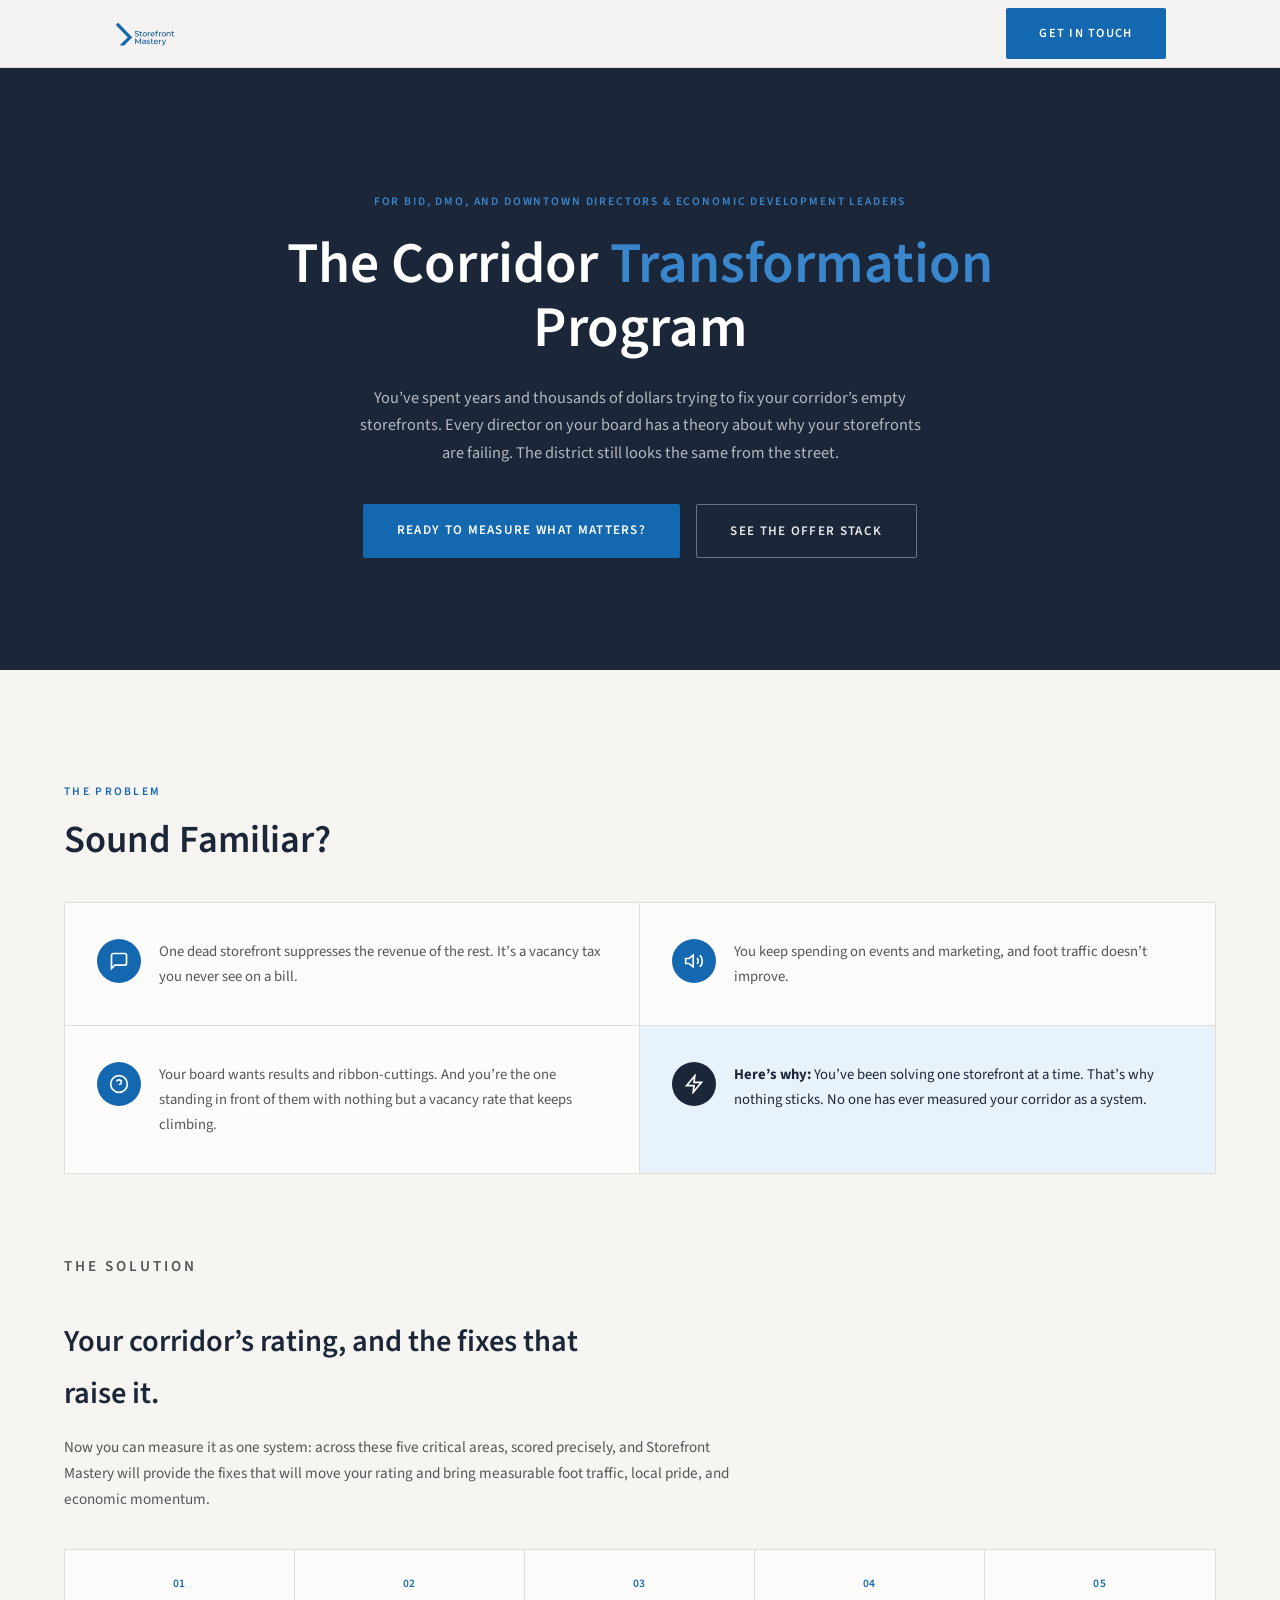
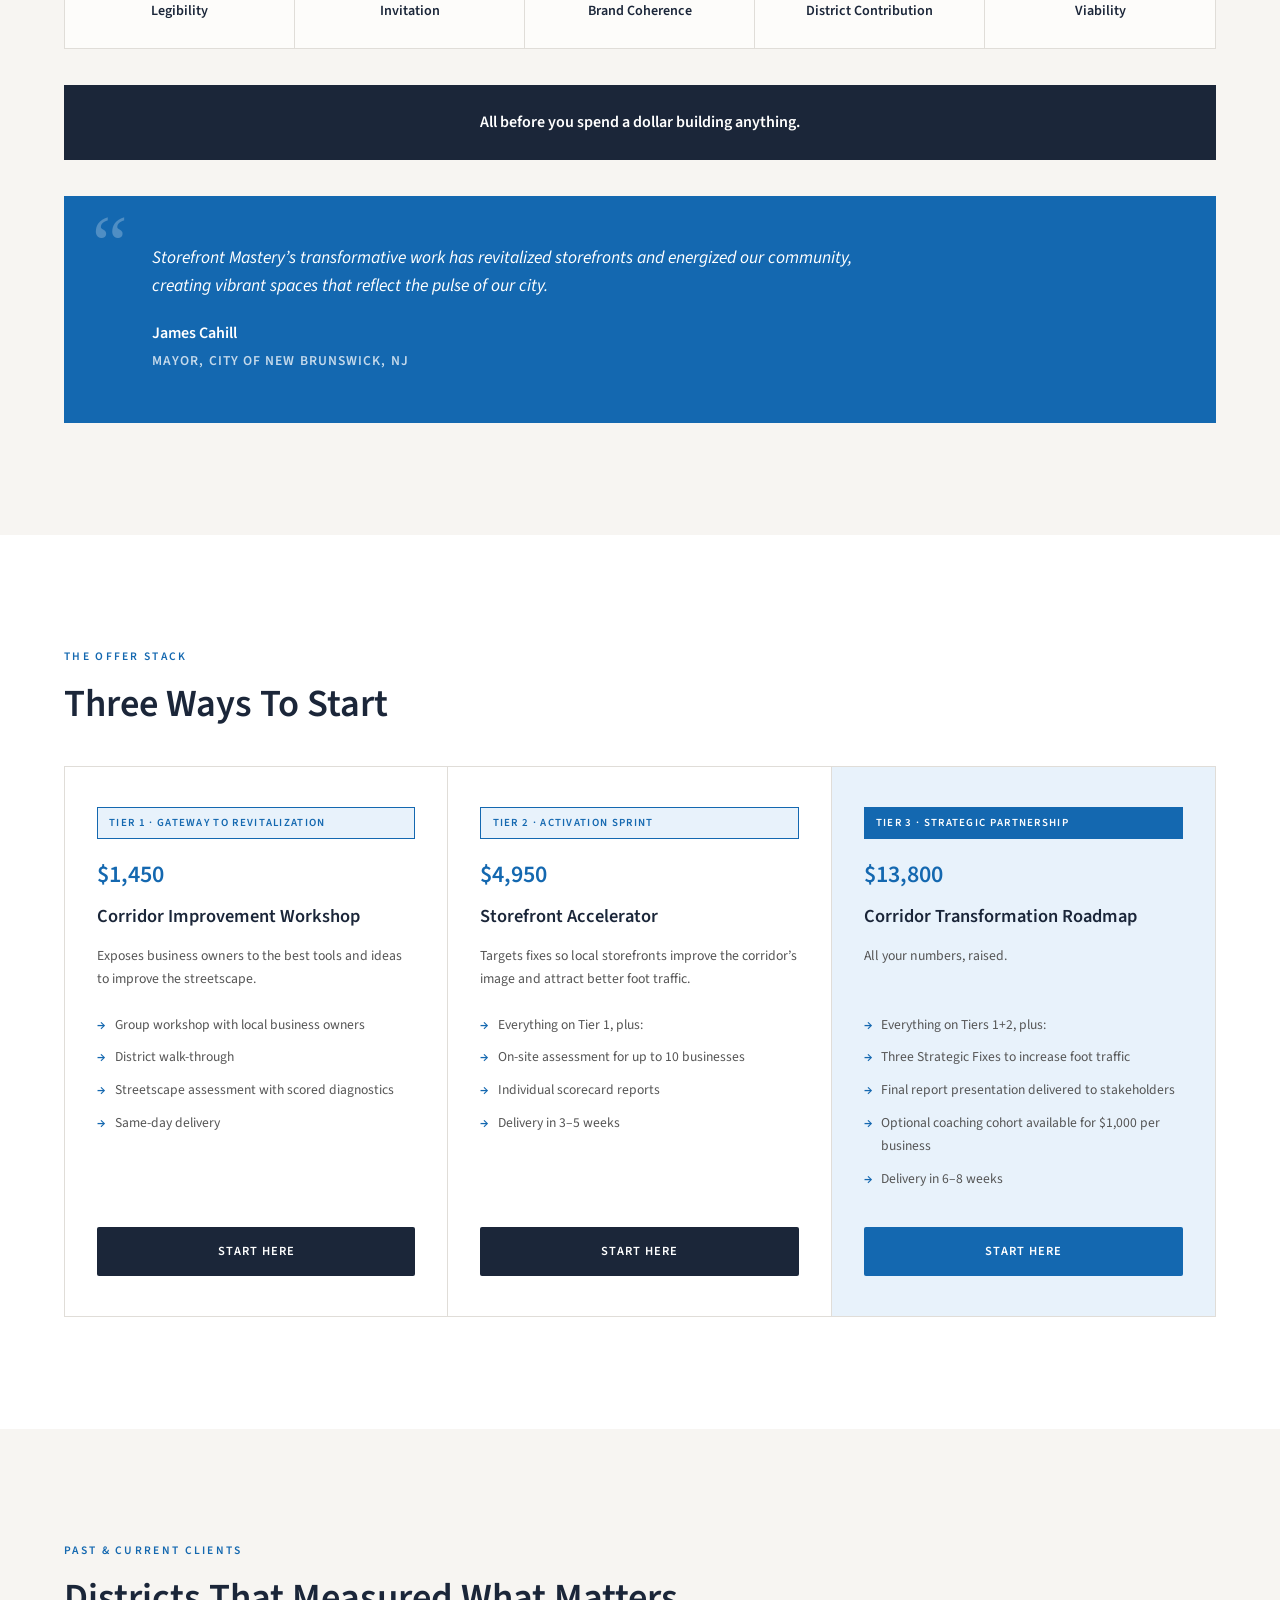
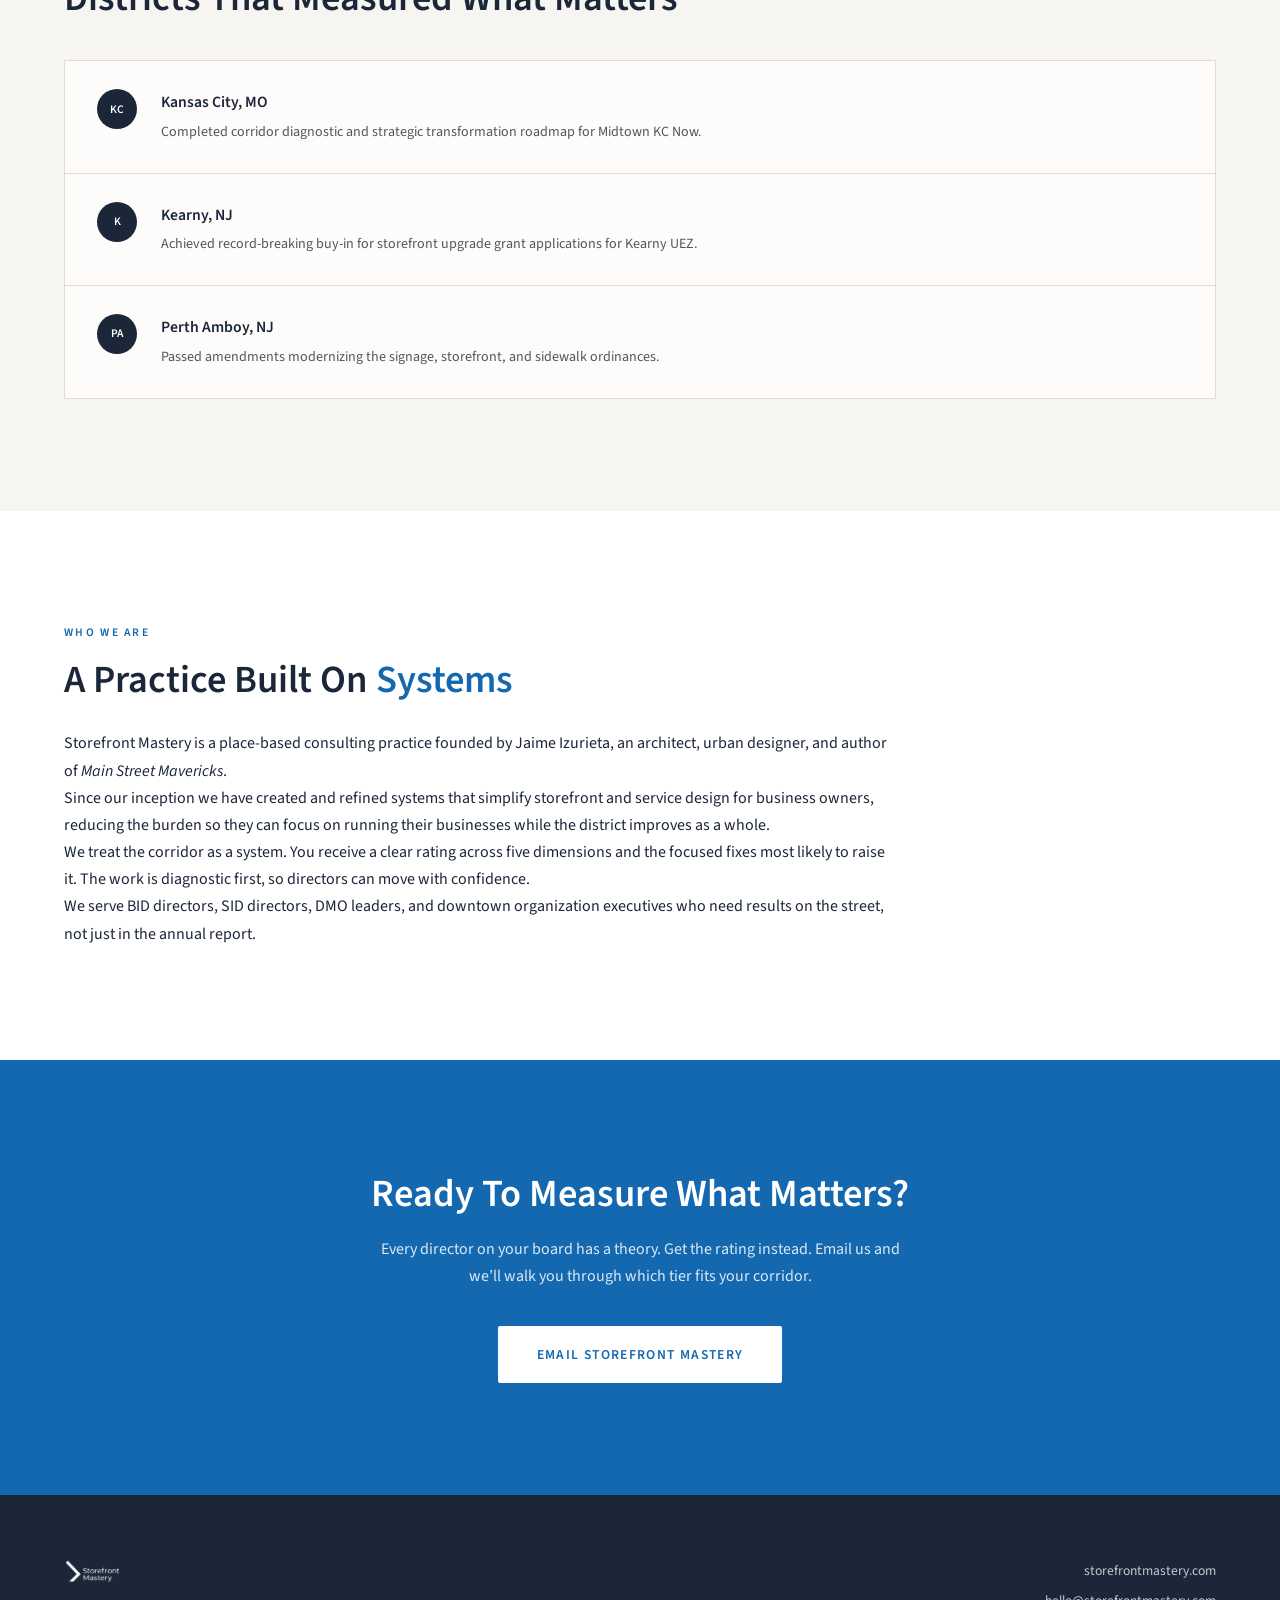
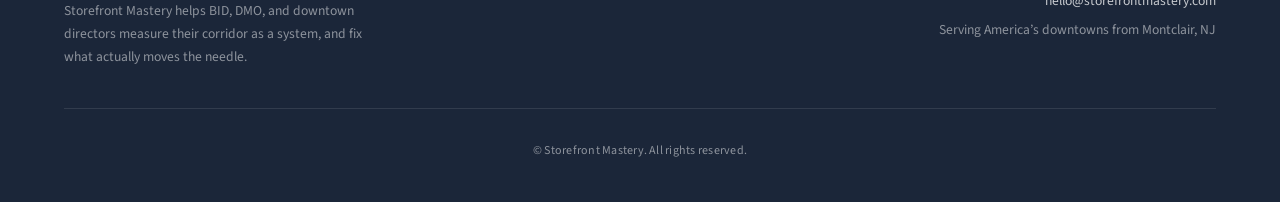
==== commit 385a8a96: "Update Corridor-Transformation-Landing-Page.html" ====
--- a/Corridor-Transformation-Landing-Page.html
+++ b/Corridor-Transformation-Landing-Page.html
@@ -368,8 +368,8 @@
 
     <div class="solution-block">
       <p class="section-label">The Solution</p>
-      <h3>Your corridor&rsquo;s rating, and the three fixes that raise it.</h3>
-      <p>Now you can measure it as one system: five critical areas, scored precisely, with the three fixes that will move your rating and bring measurable foot traffic, local pride, and economic momentum.</p>
+      <h3>Your corridor&rsquo;s rating, and the fixes that raise it.</h3>
+      <p>Now you can measure it as one system: across these five critical areas, scored precisely, and Storefront Mastery will provide the fixes that will move your rating and bring measurable foot traffic, local pride, and economic momentum.</p>
 
       <div class="dims-grid">
         <div class="dim-cell"><span class="dim-num">01</span><div class="dim-label">Legibility</div></div>
